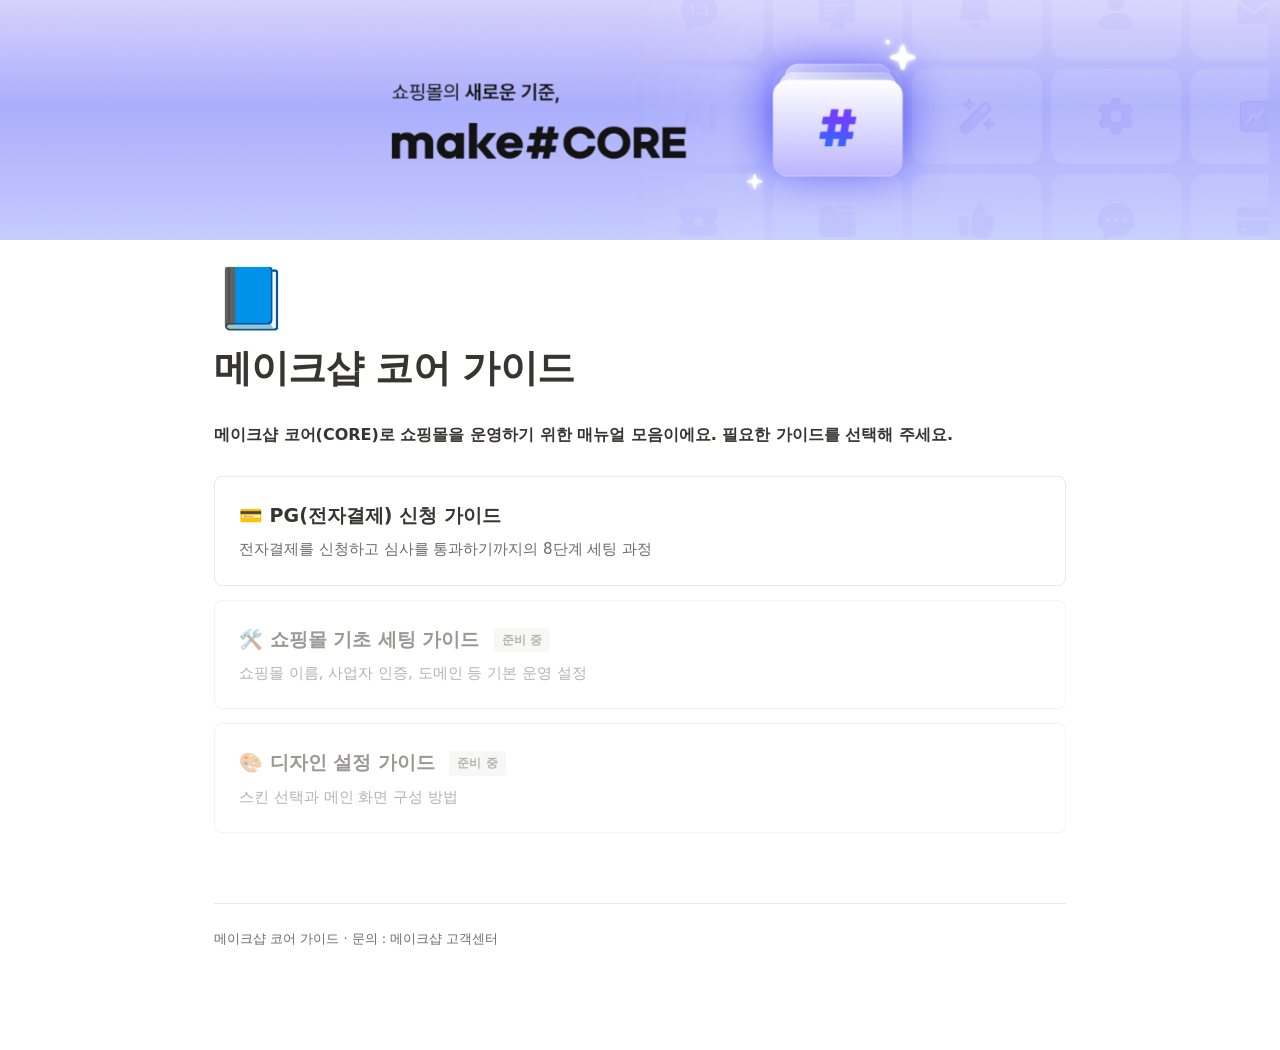
==== index.html @ 912491e8 "메이크샵 코어 가이드 초기 업로드 (노션 → 깃허브 이전) - PG(전자결제) 신청 가이드 8단계 - 화면 캡처 이미지 16장 - INDEX 페이지 및 공통 스타일  Co-Auth" ====
<!DOCTYPE html>
<html lang="ko">
<head>
<meta charset="utf-8">
<meta name="viewport" content="width=device-width, initial-scale=1">
<title>메이크샵 코어 가이드</title>
<meta name="description" content="메이크샵 코어(CORE) 쇼핑몰 운영 가이드 모음입니다.">
<link rel="stylesheet" href="assets/style.css">
</head>
<body>

<img class="cover" src="assets/cover.png" alt="">

<div class="wrap">
  <div class="page-icon">📘</div>
  <h1>메이크샵 코어 가이드</h1>
  <p class="lead">메이크샵 코어(CORE)로 쇼핑몰을 운영하기 위한 매뉴얼 모음이에요. 필요한 가이드를 선택해 주세요.</p>

  <!-- ▼▼▼ 매뉴얼 목록 ▼▼▼
       가이드를 추가할 때는 아래 <a class="card"> 블록을 복사해서
       href · 제목 · 설명만 바꿔주세요.
       아직 준비 중인 가이드는 class="card soon" 으로 두면 회색 처리됩니다. -->
  <div class="cards">

    <a class="card" href="pg/">
      <h2>💳 PG(전자결제) 신청 가이드</h2>
      <p>전자결제를 신청하고 심사를 통과하기까지의 8단계 세팅 과정</p>
    </a>

    <a class="card soon" href="#">
      <h2>🛠️ 쇼핑몰 기초 세팅 가이드 <span class="badge">준비 중</span></h2>
      <p>쇼핑몰 이름, 사업자 인증, 도메인 등 기본 운영 설정</p>
    </a>

    <a class="card soon" href="#">
      <h2>🎨 디자인 설정 가이드 <span class="badge">준비 중</span></h2>
      <p>스킨 선택과 메인 화면 구성 방법</p>
    </a>

  </div>
  <!-- ▲▲▲ 매뉴얼 목록 끝 ▲▲▲ -->

  <footer>
    메이크샵 코어 가이드 · 문의 : 메이크샵 고객센터
  </footer>
</div>

</body>
</html>
---- assets/style.css ----
/* ============================================
   메이크샵 코어 가이드 공통 스타일
   색상·간격을 바꾸려면 이 파일만 수정하세요.
   ============================================ */

:root {
  --text:        #37352f;
  --text-light:  #6b6b6b;
  --line:        #e9e9e7;
  --bg:          #ffffff;

  --yellow-bg:   #fdf3d7;
  --gray-bg:     #f1f1ef;
  --blue-bg:     #e7f3f8;
  --orange-bg:   #fbecdd;
  --red-bg:      #fbe4e4;
  --teal-bg:     #ddedea;

  --max:         900px;
}

* { box-sizing: border-box; }

html { -webkit-text-size-adjust: 100%; }

body {
  margin: 0;
  background: var(--bg);
  color: var(--text);
  font-family: Pretendard, -apple-system, BlinkMacSystemFont,
               "Apple SD Gothic Neo", "Malgun Gothic", "맑은 고딕",
               system-ui, sans-serif;
  font-size: 16px;
  line-height: 1.7;
  word-break: keep-all;
  overflow-wrap: break-word;
}

/* ---------- 레이아웃 ---------- */
.cover { width: 100%; max-height: 240px; object-fit: cover; display: block; }

.wrap { max-width: var(--max); margin: 0 auto; padding: 0 24px 100px; }

.page-icon { font-size: 60px; line-height: 1; margin: 28px 0 8px; }

h1 {
  font-size: 38px;
  font-weight: 800;
  letter-spacing: -0.02em;
  margin: 0 0 20px;
}

.lead { font-weight: 700; margin: 0 0 8px; }

/* ---------- 본문 ---------- */
h2, h2.block-color-yellow_background {
  font-size: 22px;
  font-weight: 700;
  margin: 52px 0 18px;
  padding: 10px 14px;
  border-radius: 4px;
  scroll-margin-top: 20px;
}
h2.block-color-yellow_background { background: var(--yellow-bg); }

h3 { font-size: 17px; font-weight: 700; margin: 32px 0 12px; }

p { margin: 14px 0; }

hr { border: 0; border-top: 1px solid var(--line); margin: 40px 0; }

a { color: #2f6fb3; }

ul, ol { padding-left: 24px; margin: 12px 0; }
li { margin: 6px 0; }
ul.bulleted-list { list-style: disc; }

/* ---------- 콜아웃 ---------- */
aside.callout,
.callout {
  display: flex;
  gap: 12px;
  align-items: flex-start;
  padding: 16px 18px;
  margin: 18px 0;
  border-radius: 6px;
  background: var(--gray-bg);
  white-space: normal !important;
}
/* 아이콘: 노션 export는 <span class="icon" data-emoji="⚠️"></span> 형태라
   이모지가 data-emoji 속성에만 들어있어 CSS로 꺼내 씁니다. */
.callout-icon { flex: 0 0 auto; font-size: 18px !important; line-height: 1.75; }
.callout .icon[data-emoji]::before { content: attr(data-emoji); }

.callout > div:last-child { flex: 1 1 auto; min-width: 0; }
.callout p:first-child { margin-top: 0; }
.callout p:last-child  { margin-bottom: 0; }

/* 색상은 공통 .callout 규칙보다 우선해야 하므로 함께 지정합니다. */
.callout.block-color-gray_background   { background: var(--gray-bg); }
.callout.block-color-blue_background   { background: var(--blue-bg); }
.callout.block-color-orange_background { background: var(--orange-bg); }
.callout.block-color-red_background    { background: var(--red-bg); }
.callout.block-color-teal_background   { background: var(--teal-bg); }
.callout.block-color-green_background  { background: var(--teal-bg); }

/* ---------- 이미지 ---------- */
figure { margin: 20px 0; }
figure.image img,
figure img {
  width: 100%;
  height: auto;
  border: 1px solid var(--line);
  border-radius: 6px;
  display: block;
}
figure a { display: block; }

/* 2단 배치 */
.column-list { display: flex; gap: 16px; flex-wrap: wrap; }
.column { flex: 1 1 260px; min-width: 0; }

/* ---------- 북마크(링크 카드) ---------- */
.bookmark.source {
  display: block;
  border: 1px solid var(--line);
  border-radius: 6px;
  padding: 14px 16px;
  margin: 16px 0;
  text-decoration: none;
  color: var(--text);
  transition: background .15s;
}
.bookmark.source:hover { background: #fafafa; }
.bookmark-title { font-weight: 600; margin-bottom: 4px; }
.bookmark-description { font-size: 14px; color: var(--text-light); }
.bookmark-href { font-size: 12px; color: var(--text-light); word-break: break-all; }

/* ---------- INDEX 페이지 ---------- */
.cards { display: grid; gap: 14px; margin-top: 28px; }

.card {
  display: block;
  border: 1px solid var(--line);
  border-radius: 8px;
  padding: 22px 24px;
  text-decoration: none;
  color: inherit;
  transition: box-shadow .15s, transform .15s;
}
.card:hover { box-shadow: 0 2px 12px rgba(0,0,0,.08); transform: translateY(-1px); }
.card h2 {
  background: none; padding: 0; margin: 0 0 6px;
  font-size: 19px;
}
.card p { margin: 0; color: var(--text-light); font-size: 15px; }

.card.soon { opacity: .5; pointer-events: none; }
.badge {
  display: inline-block; font-size: 12px; font-weight: 600;
  background: var(--gray-bg); color: var(--text-light);
  border-radius: 4px; padding: 2px 8px; margin-left: 8px; vertical-align: 2px;
}

.back {
  display: inline-block; margin: 24px 0 0;
  font-size: 14px; color: var(--text-light); text-decoration: none;
}
.back:hover { color: var(--text); }

footer {
  margin-top: 70px; padding-top: 24px;
  border-top: 1px solid var(--line);
  font-size: 13px; color: var(--text-light);
}

/* ---------- 모바일 ---------- */
@media (max-width: 640px) {
  body { font-size: 15px; }
  .wrap { padding: 0 18px 70px; }
  h1 { font-size: 28px; }
  h2, h2.block-color-yellow_background { font-size: 19px; margin-top: 40px; }
  .page-icon { font-size: 46px; }
  .column-list { display: block; }
  .column { margin-bottom: 14px; }
}

/* ---------- 인쇄 ---------- */
@media print {
  .cover, .back, footer { display: none; }
  h2, h2.block-color-yellow_background { break-after: avoid; }
  figure, .callout { break-inside: avoid; }
}
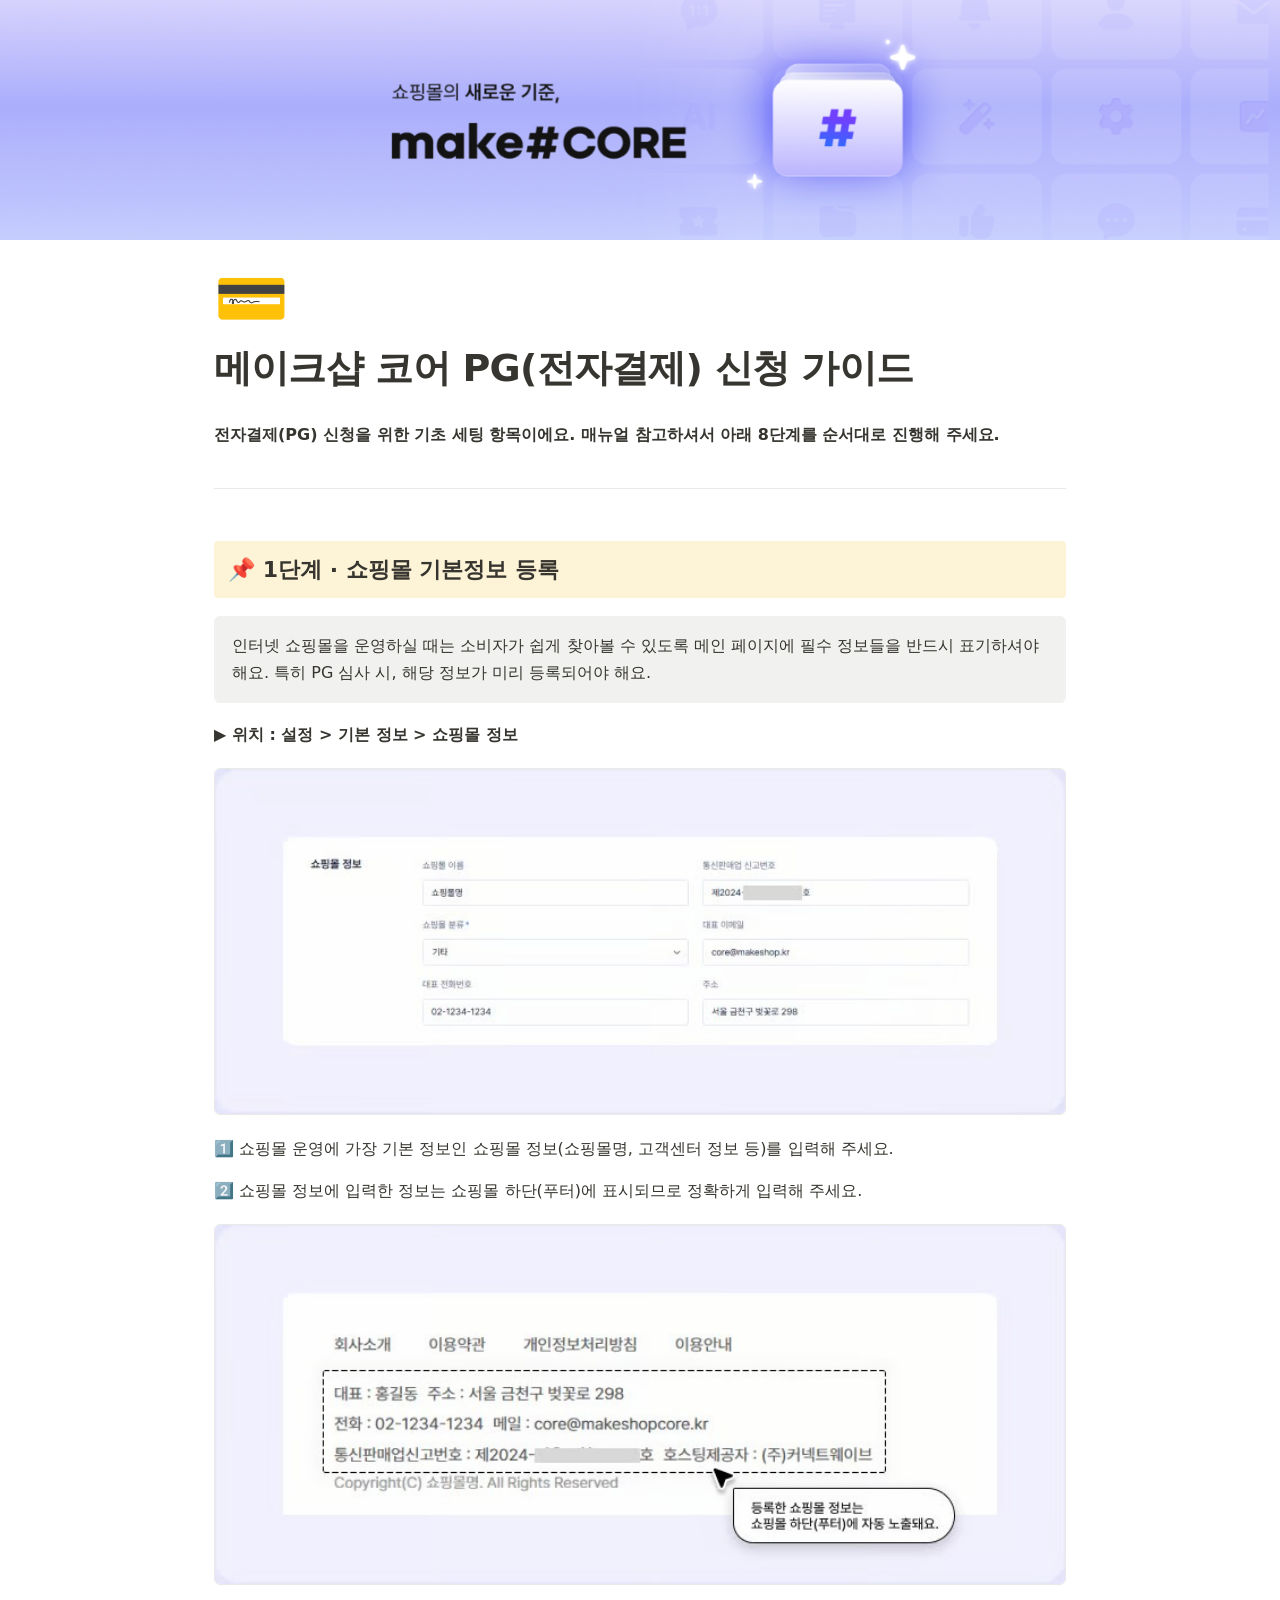
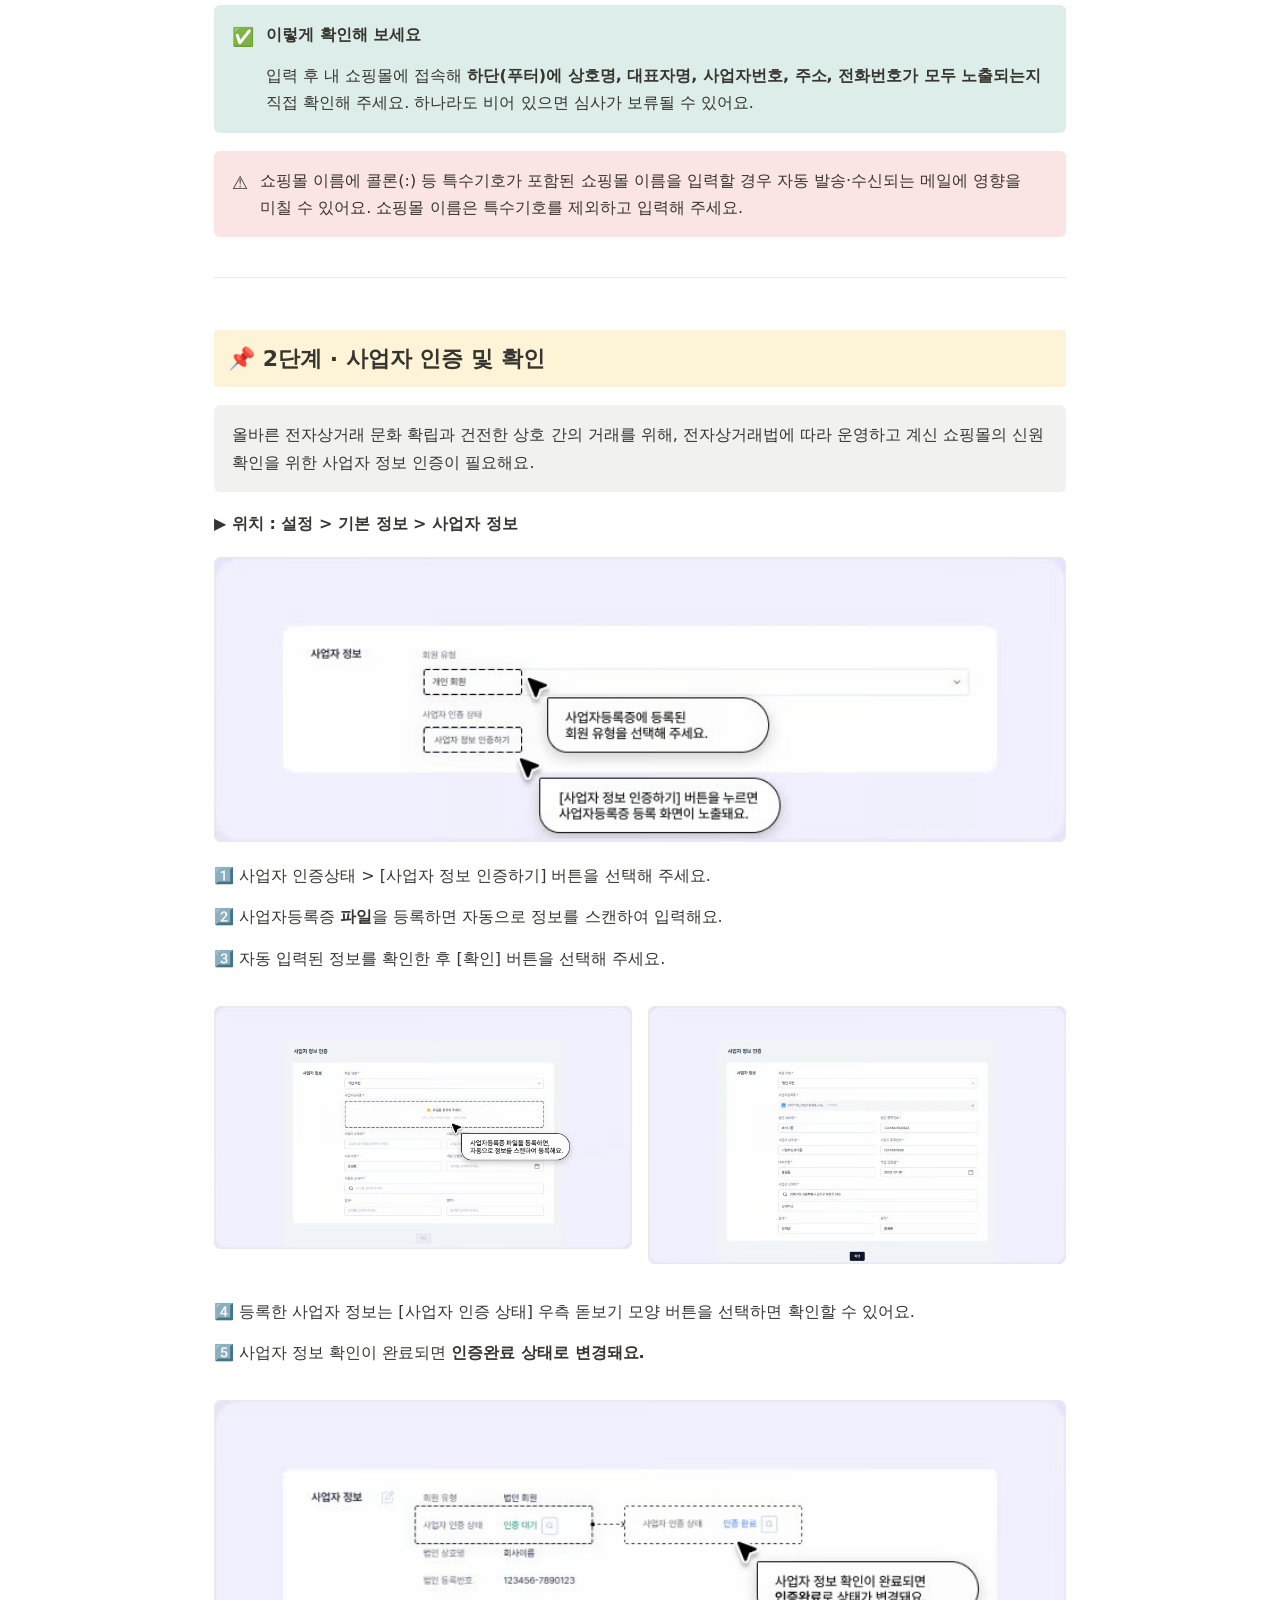
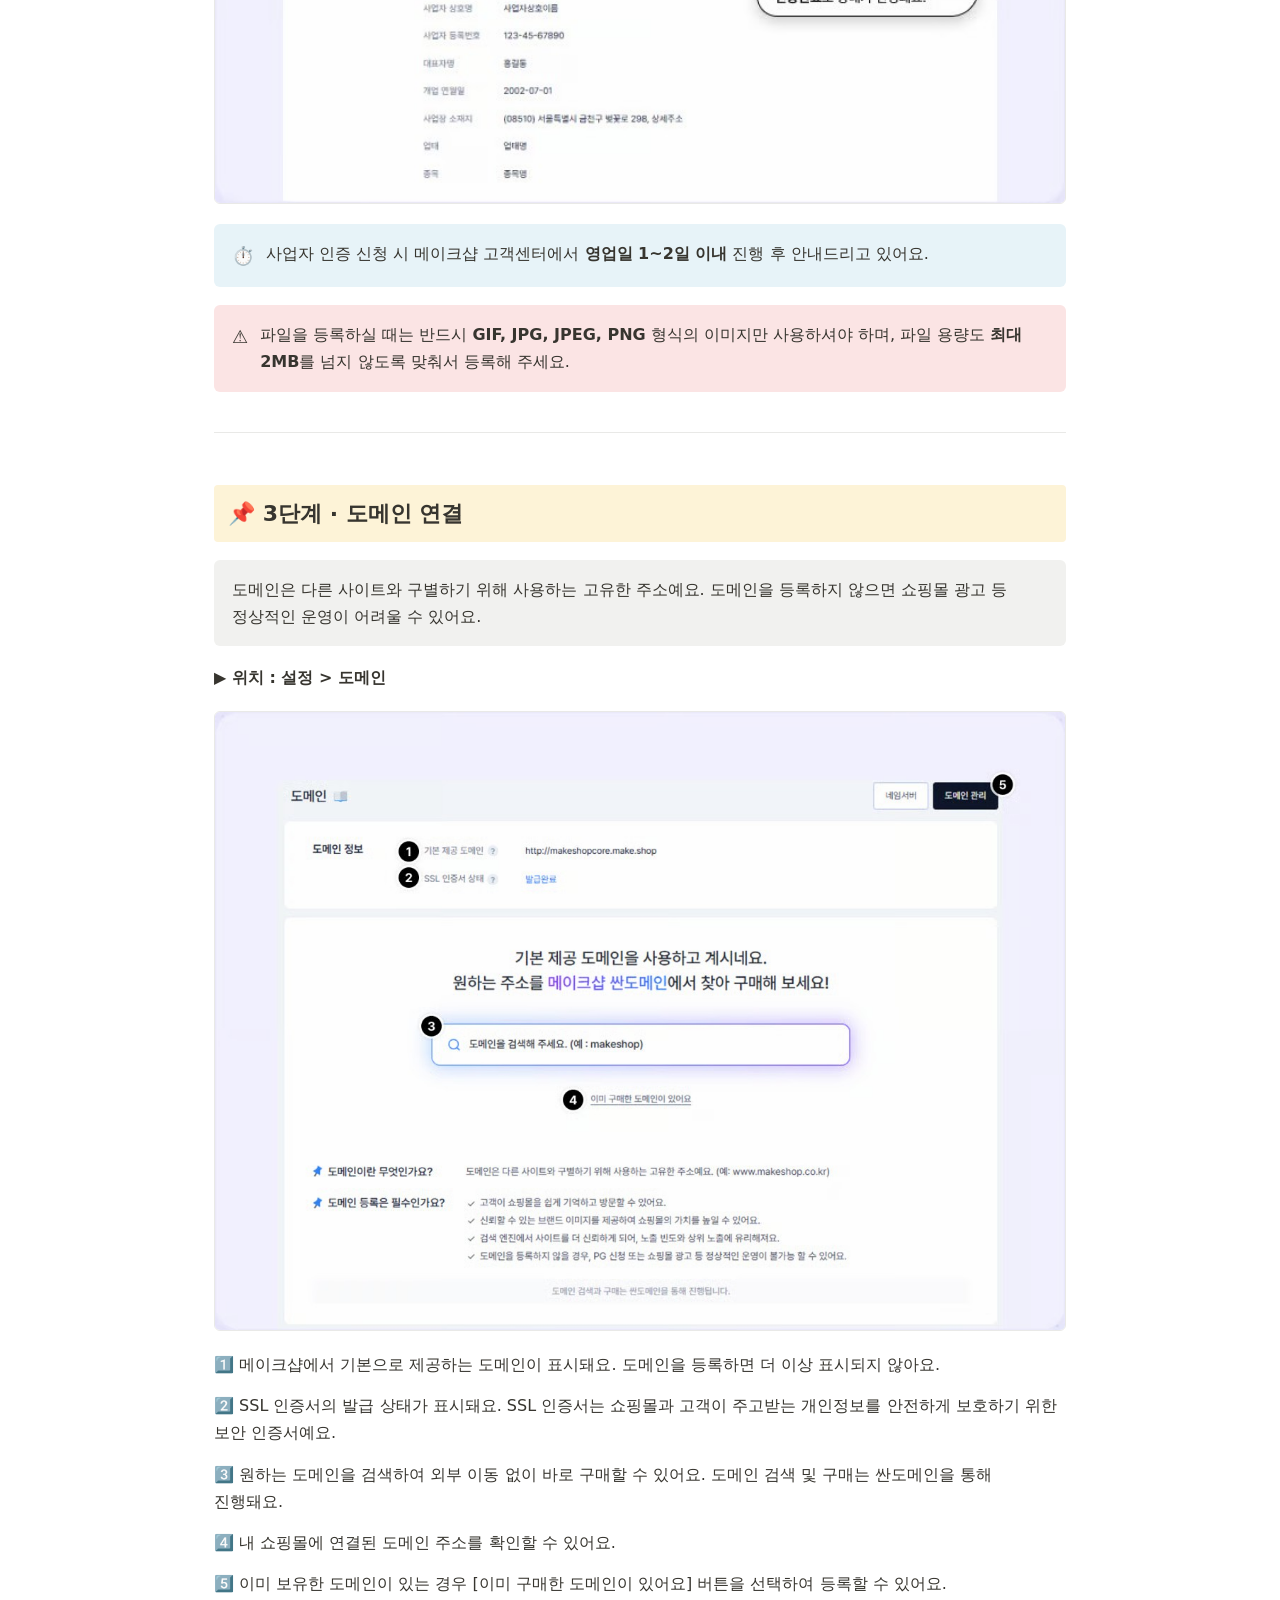
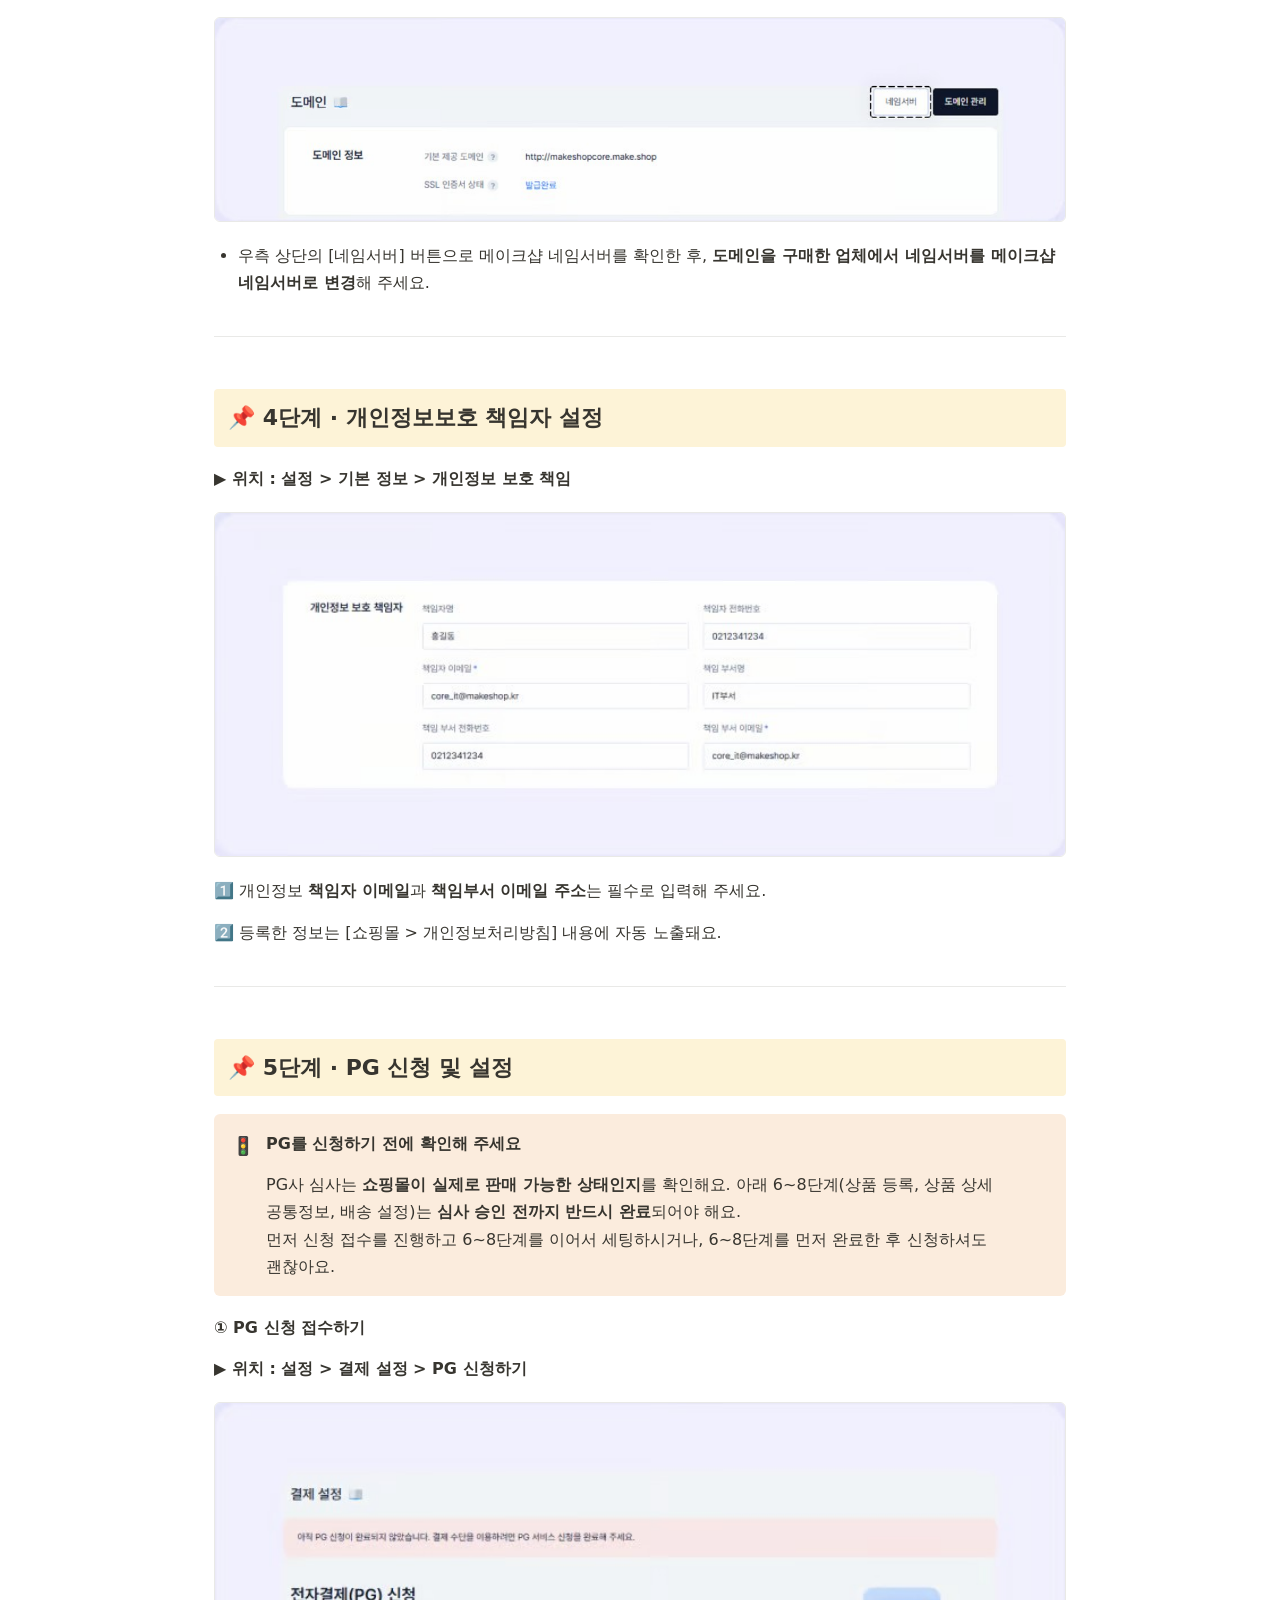
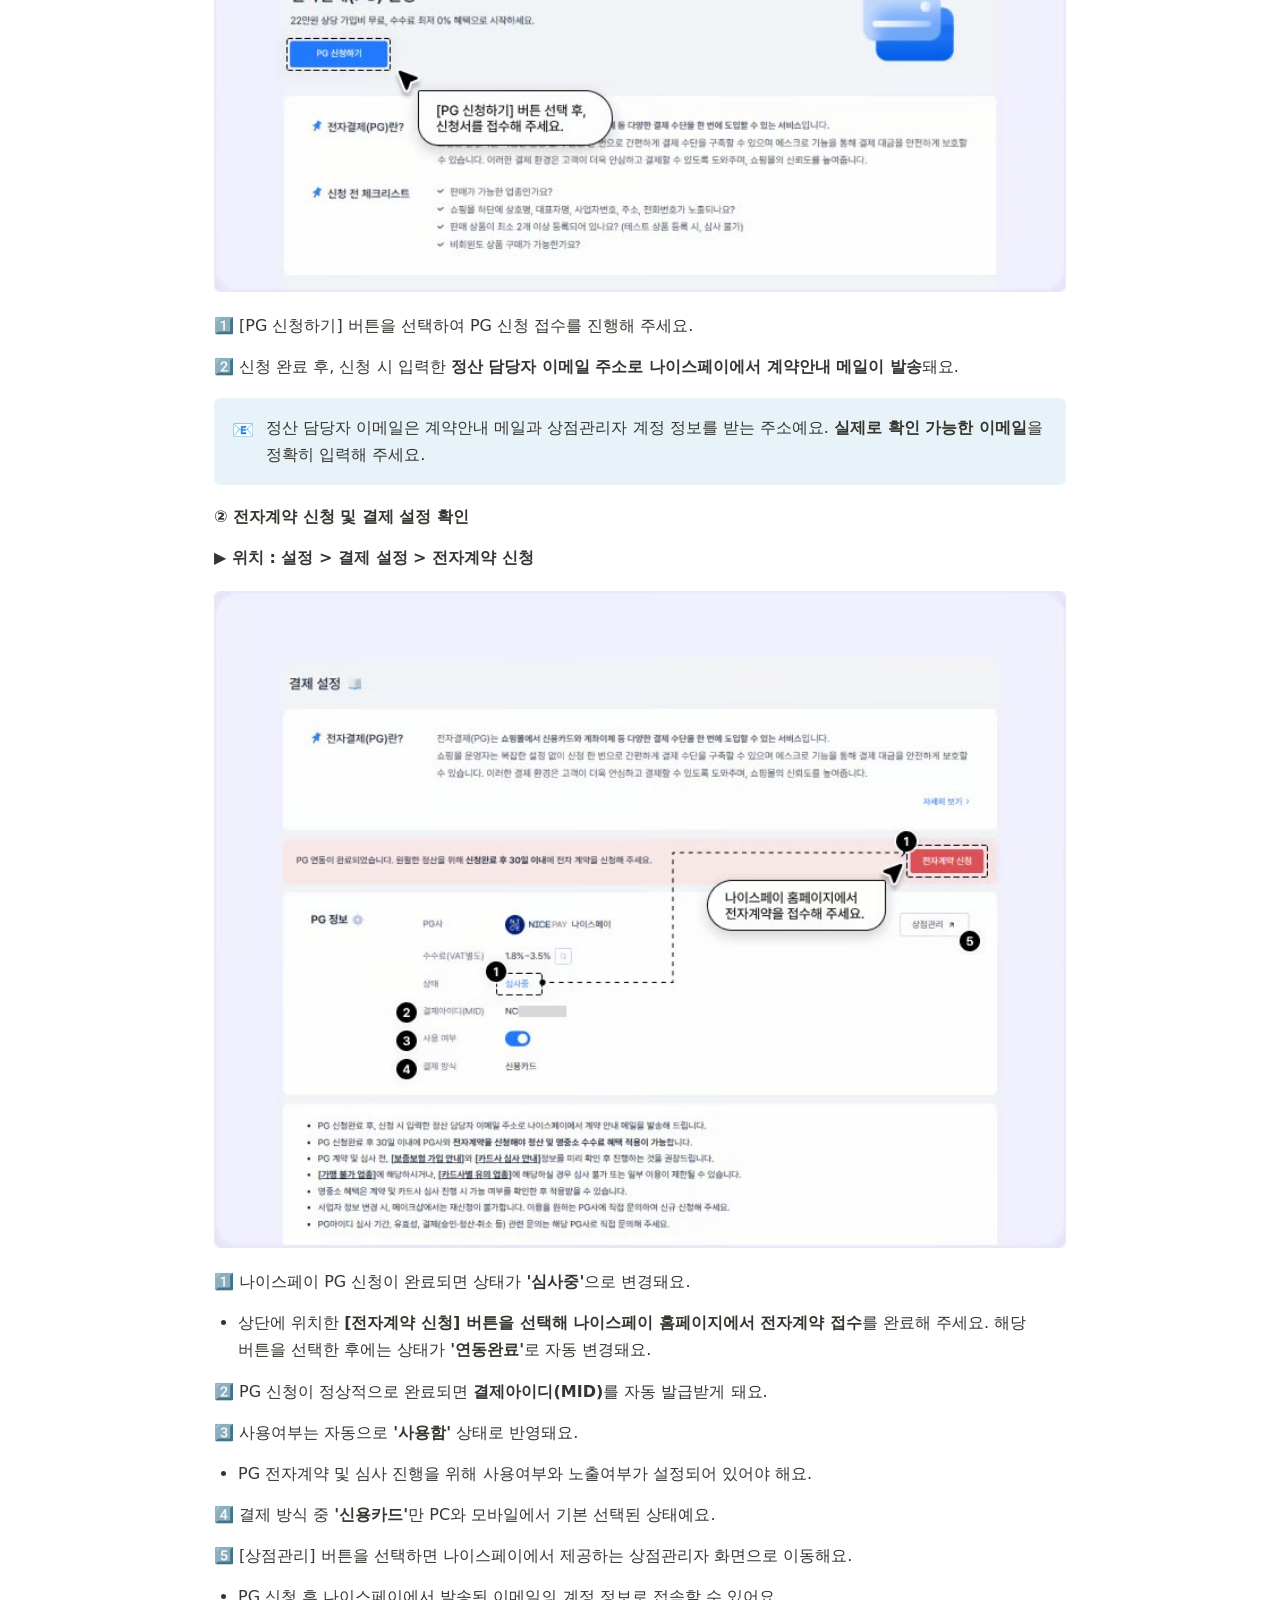
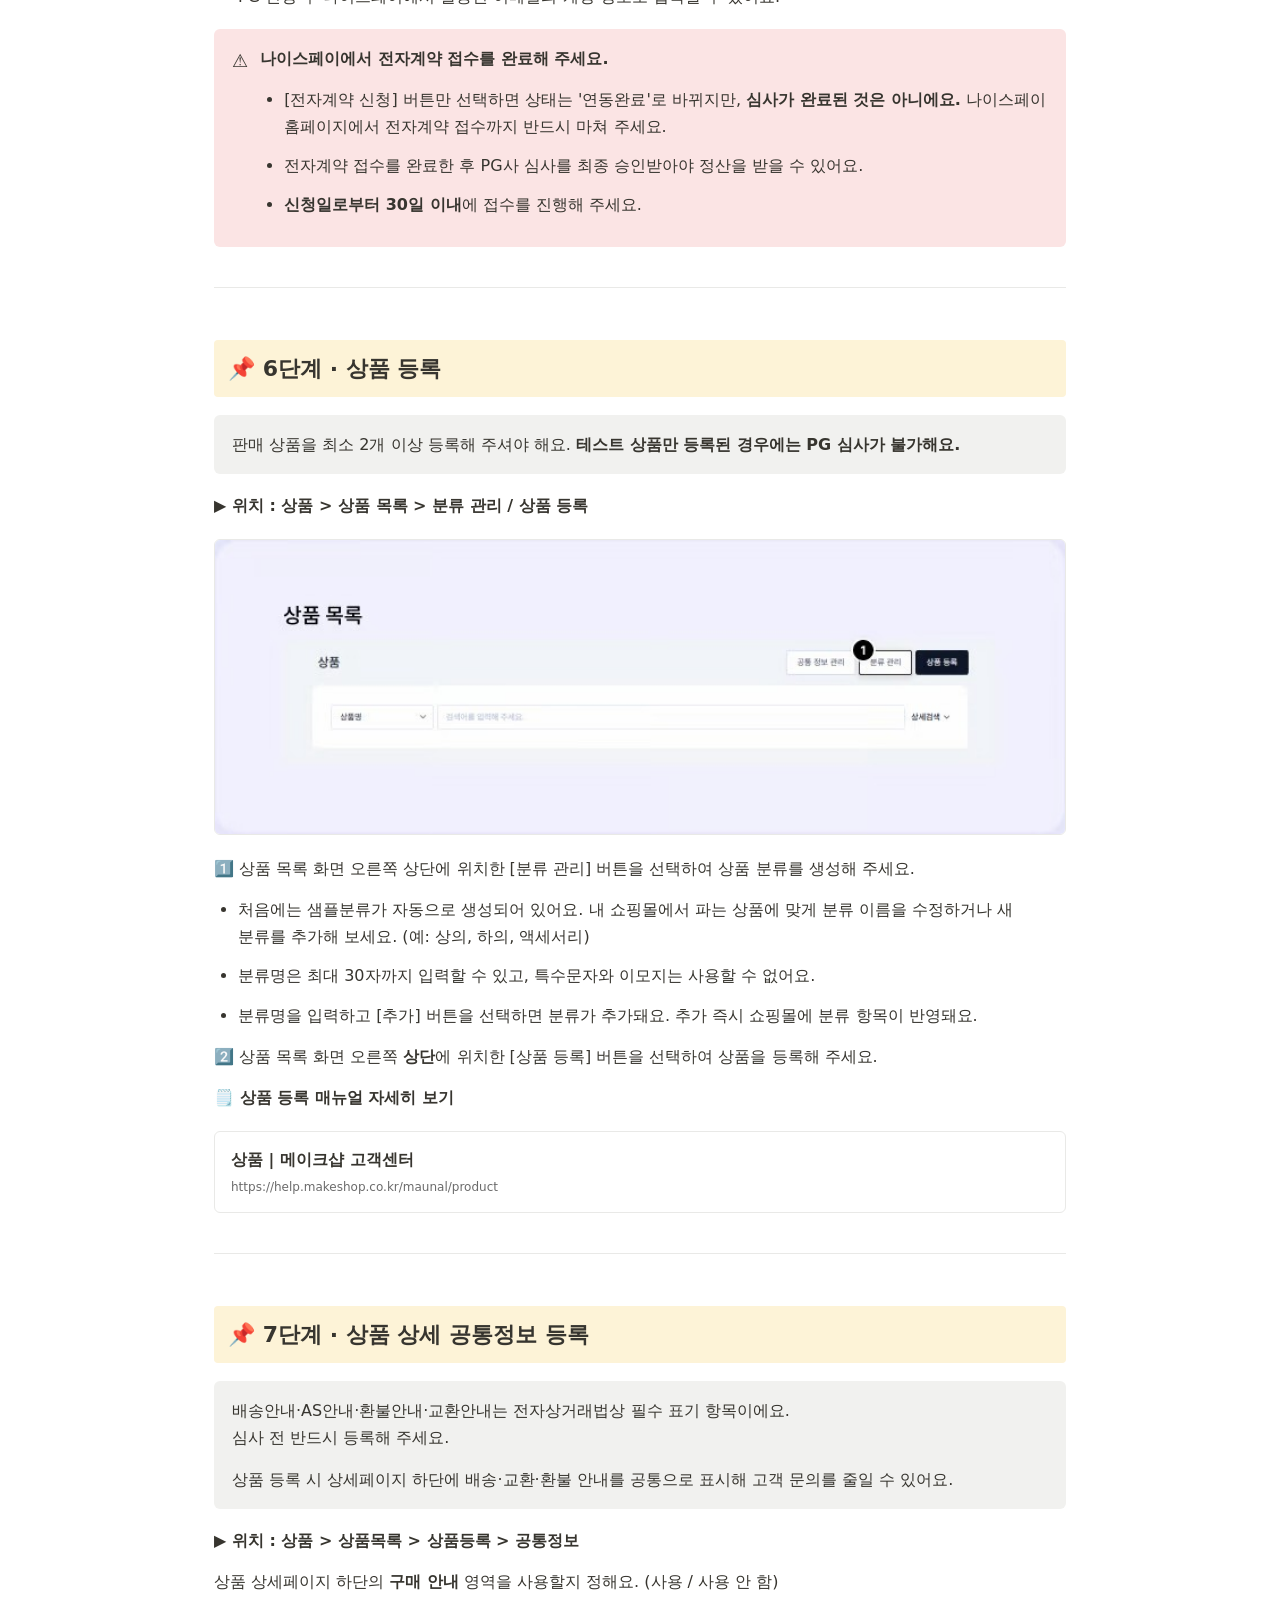
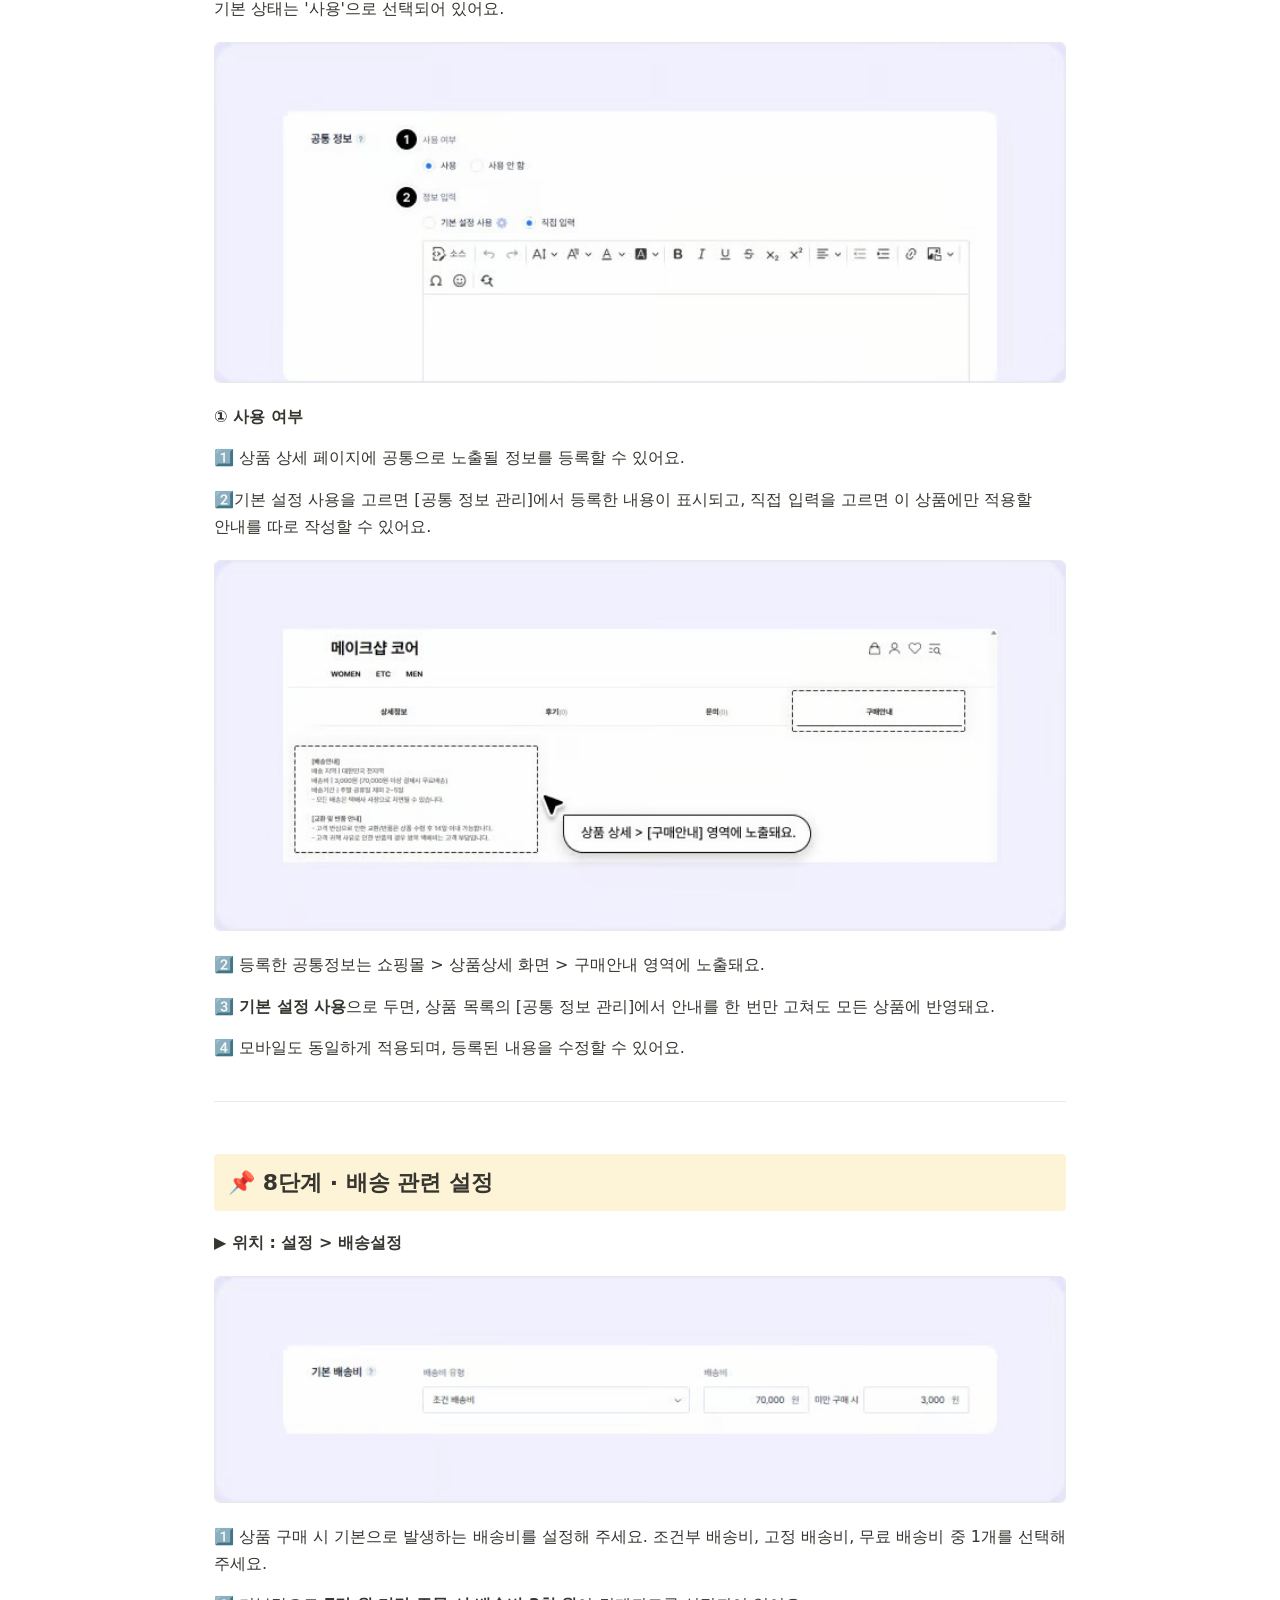
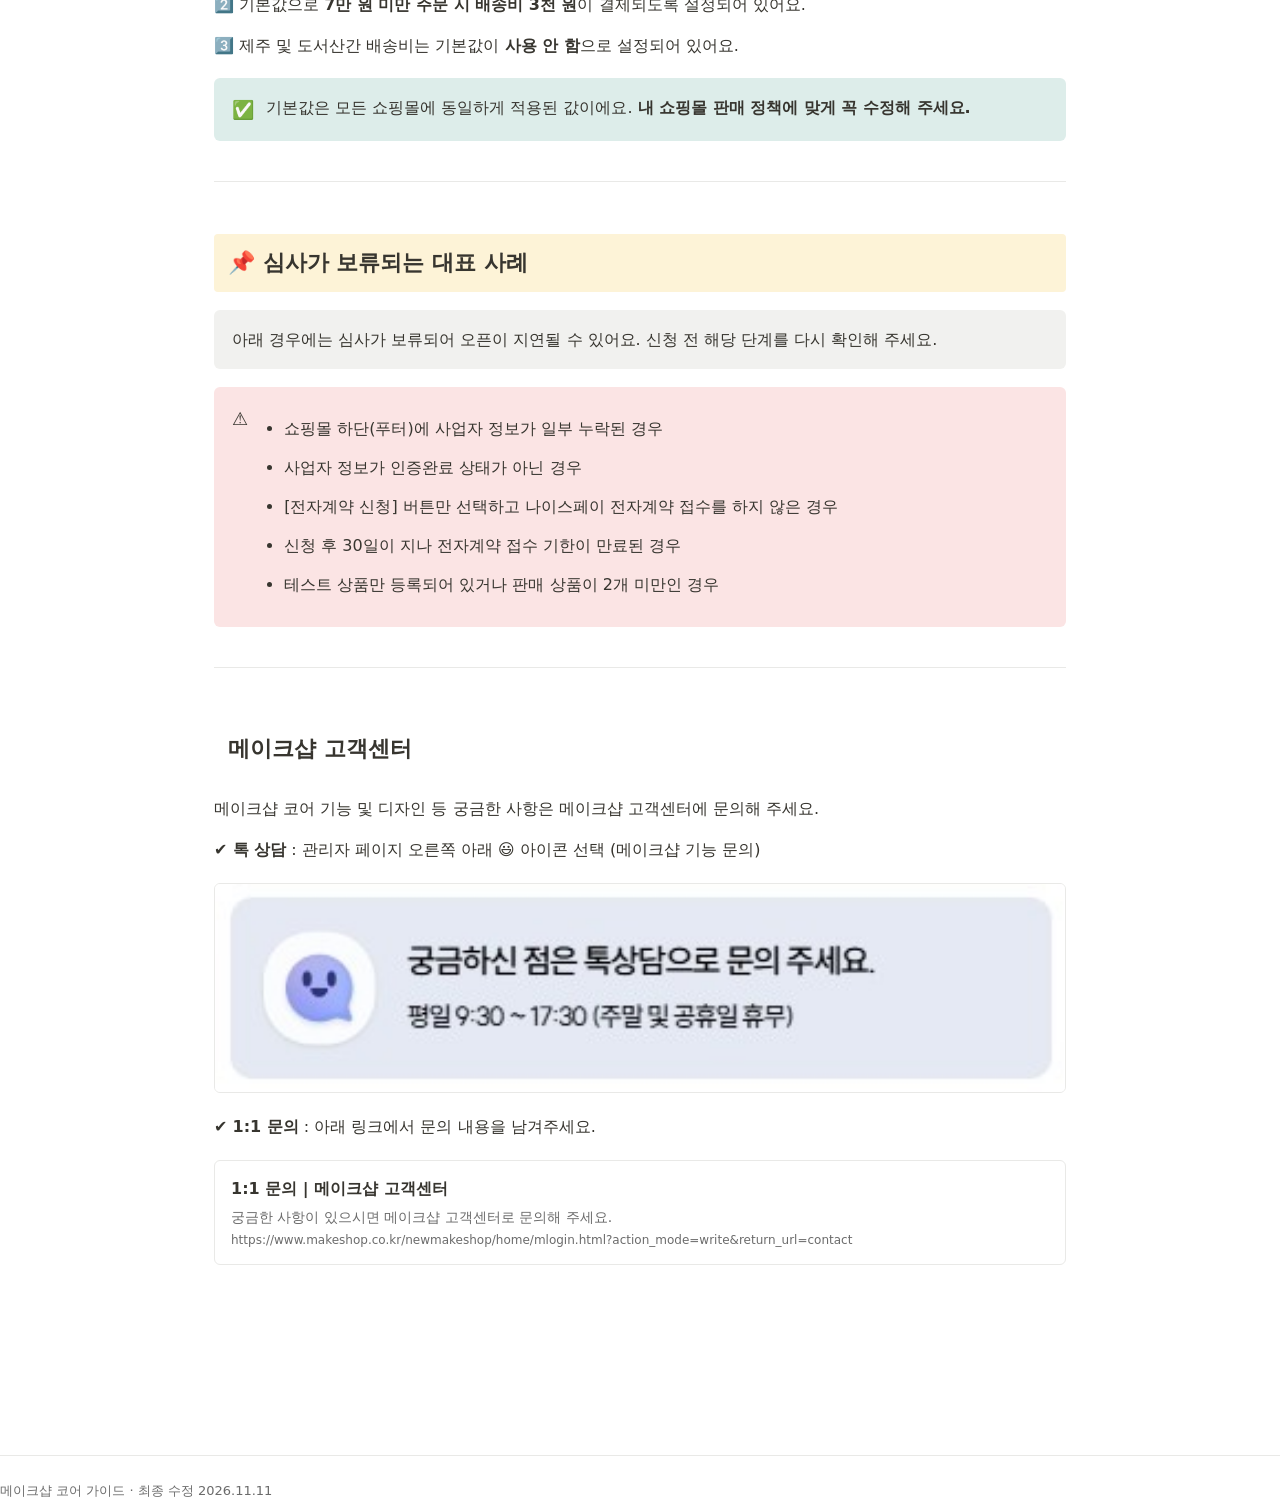
==== commit f4560da6: "PG 가이드를 최상위 index로 변경, 준비 중 목록 제거 - /pg/index.html → /index.html (사이트 접속 시 바로 PG 가이드) - 기초 세팅·디자인 가이" ====
--- a/index.html
+++ b/index.html
@@ -3,8 +3,8 @@
 <head>
 <meta charset="utf-8">
 <meta name="viewport" content="width=device-width, initial-scale=1">
-<title>메이크샵 코어 가이드</title>
-<meta name="description" content="메이크샵 코어(CORE) 쇼핑몰 운영 가이드 모음입니다.">
+<title>메이크샵 코어 PG(전자결제) 신청 가이드</title>
+<meta name="description" content="메이크샵 코어(CORE)에서 전자결제(PG)를 신청하고 심사를 통과하기까지의 과정을 안내합니다.">
 <link rel="stylesheet" href="assets/style.css">
 </head>
 <body>
@@ -12,36 +12,16 @@
 <img class="cover" src="assets/cover.png" alt="">
 
 <div class="wrap">
-  <div class="page-icon">📘</div>
-  <h1>메이크샵 코어 가이드</h1>
-  <p class="lead">메이크샵 코어(CORE)로 쇼핑몰을 운영하기 위한 매뉴얼 모음이에요. 필요한 가이드를 선택해 주세요.</p>
+  <div class="page-icon">💳</div>
+  <h1>메이크샵 코어 PG(전자결제) 신청 가이드</h1>
 
-  <!-- ▼▼▼ 매뉴얼 목록 ▼▼▼
-       가이드를 추가할 때는 아래 <a class="card"> 블록을 복사해서
-       href · 제목 · 설명만 바꿔주세요.
-       아직 준비 중인 가이드는 class="card soon" 으로 두면 회색 처리됩니다. -->
-  <div class="cards">
-
-    <a class="card" href="pg/">
-      <h2>💳 PG(전자결제) 신청 가이드</h2>
-      <p>전자결제를 신청하고 심사를 통과하기까지의 8단계 세팅 과정</p>
-    </a>
-
-    <a class="card soon" href="#">
-      <h2>🛠️ 쇼핑몰 기초 세팅 가이드 <span class="badge">준비 중</span></h2>
-      <p>쇼핑몰 이름, 사업자 인증, 도메인 등 기본 운영 설정</p>
-    </a>
-
-    <a class="card soon" href="#">
-      <h2>🎨 디자인 설정 가이드 <span class="badge">준비 중</span></h2>
-      <p>스킨 선택과 메인 화면 구성 방법</p>
-    </a>
-
-  </div>
-  <!-- ▲▲▲ 매뉴얼 목록 끝 ▲▲▲ -->
+<!-- ▼▼▼ 본문 시작 ▼▼▼ -->
+<p><strong>전자결제(PG) 신청을 위한 기초 세팅 항목이에요. 매뉴얼 참고하셔서 아래 8단계를 순서대로 진행해 주세요.</strong></p><hr/><h2 class="block-color-yellow_background">📌 1단계 · 쇼핑몰 기본정보 등록</h2><aside class="block-color-gray_background callout"><div><p>인터넷 쇼핑몰을 운영하실 때는 소비자가 쉽게 찾아볼 수 있도록 메인 페이지에 필수 정보들을 반드시 표기하셔야 해요. 특히 PG 심사 시, 해당 정보가 미리 등록되어야 해요.</p></div></aside><p><strong>▶ 위치 : 설정 &gt; 기본 정보 &gt; 쇼핑몰 정보</strong></p><figure class="image"><a href="images/image_(2).jpg"><img src="images/image_(2).jpg"/></a></figure><p>1️⃣ 쇼핑몰 운영에 가장 기본 정보인 쇼핑몰 정보(쇼핑몰명, 고객센터 정보 등)를 입력해 주세요.</p><p>2️⃣ 쇼핑몰 정보에 입력한 정보는 쇼핑몰 하단(푸터)에 표시되므로 정확하게 입력해 주세요.</p><figure class="image"><a href="images/image_(1).jpg"><img src="images/image_(1).jpg"/></a></figure><aside class="block-color-teal_background callout"><div class="callout-icon"><span class="icon" data-emoji="✅"></span></div><div><p><strong>이렇게 확인해 보세요</strong></p><p>입력 후 내 쇼핑몰에 접속해 <strong>하단(푸터)에 상호명, 대표자명, 사업자번호, 주소, 전화번호가 모두 노출되는지</strong> 직접 확인해 주세요. 하나라도 비어 있으면 심사가 보류될 수 있어요.</p></div></aside><aside class="block-color-red_background callout"><div class="callout-icon"><span class="icon" data-emoji="⚠️"></span></div><div><p>쇼핑몰 이름에 콜론(:) 등 특수기호가 포함된 쇼핑몰 이름을 입력할 경우 자동 발송·수신되는 메일에 영향을 미칠 수 있어요. 쇼핑몰 이름은 특수기호를 제외하고 입력해 주세요.</p></div></aside><hr/><h2 class="block-color-yellow_background">📌 2단계 · 사업자 인증 및 확인</h2><aside class="block-color-gray_background callout"><div><p>올바른 전자상거래 문화 확립과 건전한 상호 간의 거래를 위해, 전자상거래법에 따라 운영하고 계신 쇼핑몰의 신원 확인을 위한 사업자 정보 인증이 필요해요.</p></div></aside><p><strong>▶ 위치 : 설정 &gt; 기본 정보 &gt; 사업자 정보</strong></p><figure class="image"><a href="images/image_(3).jpg"><img src="images/image_(3).jpg"/></a></figure><p>1️⃣ 사업자 인증상태 &gt; [사업자 정보 인증하기] 버튼을 선택해 주세요.</p><p>2️⃣ 사업자등록증 <strong>파일</strong>을 등록하면 자동으로 정보를 스캔하여 입력해요.</p><p>3️⃣ 자동 입력된 정보를 확인한 후 [확인] 버튼을 선택해 주세요.</p><div class="column-list"><div style="width:50%" class="column"><figure class="image"><a href="images/image_(4).jpg"><img src="images/image_(4).jpg"/></a></figure></div><div style="width:50%" class="column"><figure class="image"><a href="images/image_(5).jpg"><img src="images/image_(5).jpg"/></a></figure></div></div><p>4️⃣ 등록한 사업자 정보는 [사업자 인증 상태] 우측 돋보기 모양 버튼을 선택하면 확인할 수 있어요.</p><p>5️⃣ 사업자 정보 확인이 완료되면 <strong>인증완료 상태로 변경돼요.</strong></p><div class="column-list"><div style="width:50%" class="column"></div><div style="width:50%" class="column"></div></div><figure class="image"><a href="images/image_(6).jpg"><img src="images/image_(6).jpg"/></a></figure><aside class="block-color-blue_background callout"><div class="callout-icon"><span class="icon" data-emoji="⏱️"></span></div><div><p>사업자 인증 신청 시 메이크샵 고객센터에서 <strong>영업일 1~2일 이내</strong> 진행 후 안내드리고 있어요.</p></div></aside><aside class="block-color-red_background callout"><div class="callout-icon"><span class="icon" data-emoji="⚠️"></span></div><div><p>파일을 등록하실 때는 반드시 <strong>GIF, JPG, JPEG, PNG</strong> 형식의 이미지만 사용하셔야 하며, 파일 용량도 <strong>최대 2MB</strong>를 넘지 않도록 맞춰서 등록해 주세요.</p></div></aside><hr/><h2 class="block-color-yellow_background">📌 3단계 · 도메인 연결</h2><aside class="block-color-gray_background callout"><div><p>도메인은 다른 사이트와 구별하기 위해 사용하는 고유한 주소예요. 도메인을 등록하지 않으면 쇼핑몰 광고 등 정상적인 운영이 어려울 수 있어요.</p></div></aside><p><strong>▶ 위치 : 설정 &gt; 도메인</strong></p><figure class="image"><a href="images/image_(8).jpg"><img src="images/image_(8).jpg"/></a></figure><p>1️⃣ 메이크샵에서 기본으로 제공하는 도메인이 표시돼요. 도메인을 등록하면 더 이상 표시되지 않아요.</p><p>2️⃣ SSL 인증서의 발급 상태가 표시돼요. SSL 인증서는 쇼핑몰과 고객이 주고받는 개인정보를 안전하게 보호하기 위한 보안 인증서예요.</p><p>3️⃣ 원하는 도메인을 검색하여 외부 이동 없이 바로 구매할 수 있어요. 도메인 검색 및 구매는 싼도메인을 통해 진행돼요.</p><p>4️⃣ 내 쇼핑몰에 연결된 도메인 주소를 확인할 수 있어요.</p><p>5️⃣ 이미 보유한 도메인이 있는 경우 [이미 구매한 도메인이 있어요] 버튼을 선택하여 등록할 수 있어요.</p><figure class="image"><a href="images/image_(9).jpg"><img src="images/image_(9).jpg"/></a></figure><ul class="bulleted-list"><li style="list-style-type:disc">우측 상단의 [네임서버] 버튼으로 메이크샵 네임서버를 확인한 후, <strong>도메인을 구매한 업체에서 네임서버를 메이크샵 네임서버로 변경</strong>해 주세요.</li></ul><hr/><h2 class="block-color-yellow_background">📌 4단계 · 개인정보보호 책임자 설정</h2><p><strong>▶ 위치 : 설정 &gt; 기본 정보 &gt; 개인정보 보호 책임</strong></p><figure class="image"><a href="images/image_(7).jpg"><img src="images/image_(7).jpg"/></a></figure><p>1️⃣ 개인정보 <strong>책임자 이메일</strong>과 <strong>책임부서 이메일 주소</strong>는 필수로 입력해 주세요.</p><p>2️⃣ 등록한 정보는 [쇼핑몰 &gt; 개인정보처리방침] 내용에 자동 노출돼요.</p><hr/><h2 class="block-color-yellow_background">📌 5단계 · PG 신청 및 설정</h2><aside class="block-color-orange_background callout"><div class="callout-icon"><span class="icon" data-emoji="🚦"></span></div><div><p><strong>PG를 신청하기 전에 확인해 주세요</strong></p><p>PG사 심사는 <strong>쇼핑몰이 실제로 판매 가능한 상태인지</strong>를 확인해요. 아래 6~8단계(상품 등록, 상품 상세 공통정보, 배송 설정)는 <strong>심사 승인 전까지 반드시 완료</strong>되어야 해요.<br/>먼저 신청 접수를 진행하고 6~8단계를 이어서 세팅하시거나, 6~8단계를 먼저 완료한 후 신청하셔도 괜찮아요.</p></div></aside><p><strong>① PG 신청 접수하기</strong></p><p><strong>▶ 위치 : 설정 &gt; 결제 설정 &gt; PG 신청하기</strong></p><figure class="image"><a href="images/image_(11).jpg"><img src="images/image_(11).jpg"/></a></figure><p>1️⃣ [PG 신청하기] 버튼을 선택하여 PG 신청 접수를 진행해 주세요.</p><p>2️⃣ 신청 완료 후, 신청 시 입력한 <strong>정산 담당자 이메일 주소로 나이스페이에서 계약안내 메일이 발송</strong>돼요.</p><aside class="block-color-blue_background callout"><div class="callout-icon"><span class="icon" data-emoji="📧"></span></div><div><p>정산 담당자 이메일은 계약안내 메일과 상점관리자 계정 정보를 받는 주소예요. <strong>실제로 확인 가능한 이메일</strong>을 정확히 입력해 주세요.</p></div></aside><p>
+</p><p><strong>② 전자계약 신청 및 결제 설정 확인</strong></p><p><strong>▶ 위치 : 설정 &gt; 결제 설정 &gt; 전자계약 신청</strong></p><figure class="image"><a href="images/image_(12).jpg"><img src="images/image_(12).jpg"/></a></figure><p>1️⃣ 나이스페이 PG 신청이 완료되면 상태가 <strong>&#x27;심사중&#x27;</strong>으로 변경돼요.</p><ul class="bulleted-list"><li style="list-style-type:disc">상단에 위치한 <strong>[전자계약 신청] 버튼을 선택해 나이스페이 홈페이지에서 전자계약 접수</strong>를 완료해 주세요. 해당 버튼을 선택한 후에는 상태가 <strong>&#x27;연동완료&#x27;</strong>로 자동 변경돼요.</li></ul><p>2️⃣ PG 신청이 정상적으로 완료되면 <strong>결제아이디(MID)</strong>를 자동 발급받게 돼요.</p><p>3️⃣ 사용여부는 자동으로 <strong>&#x27;사용함&#x27;</strong> 상태로 반영돼요.</p><ul class="bulleted-list"><li style="list-style-type:disc">PG 전자계약 및 심사 진행을 위해 사용여부와 노출여부가 설정되어 있어야 해요.</li></ul><p>4️⃣ 결제 방식 중 <strong>&#x27;신용카드&#x27;</strong>만 PC와 모바일에서 기본 선택된 상태예요.</p><p>5️⃣ [상점관리] 버튼을 선택하면 나이스페이에서 제공하는 상점관리자 화면으로 이동해요.</p><ul class="bulleted-list"><li style="list-style-type:disc">PG 신청 후 나이스페이에서 발송된 이메일의 계정 정보로 접속할 수 있어요.</li></ul><aside class="block-color-red_background callout"><div class="callout-icon"><span class="icon" data-emoji="⚠️"></span></div><div><p><strong>나이스페이에서 전자계약 접수를 완료해 주세요.</strong></p><ul class="bulleted-list"><li style="list-style-type:disc">[전자계약 신청] 버튼만 선택하면 상태는 &#x27;연동완료&#x27;로 바뀌지만, <strong>심사가 완료된 것은 아니에요.</strong> 나이스페이 홈페이지에서 전자계약 접수까지 반드시 마쳐 주세요.</li></ul><ul class="bulleted-list"><li style="list-style-type:disc">전자계약 접수를 완료한 후 PG사 심사를 최종 승인받아야 정산을 받을 수 있어요.</li></ul><ul class="bulleted-list"><li style="list-style-type:disc"><strong>신청일로부터 30일 이내</strong>에 접수를 진행해 주세요.</li></ul></div></aside><hr/><h2 class="block-color-yellow_background">📌 6단계 · 상품 등록</h2><aside class="block-color-gray_background callout"><div><p>판매 상품을 최소 2개 이상 등록해 주셔야 해요. <strong>테스트 상품만 등록된 경우에는 PG 심사가 불가해요.</strong></p></div></aside><p><strong>▶ 위치 : 상품 &gt; 상품 목록 &gt; 분류 관리 / 상품 등록</strong></p><figure class="image"><a href="images/image_(14).jpg"><img src="images/image_(14).jpg"/></a></figure><p>1️⃣ 상품 목록 화면 오른쪽 상단에 위치한 [분류 관리] 버튼을 선택하여 상품 분류를 생성해 주세요.</p><ul class="bulleted-list"><li style="list-style-type:disc">처음에는 샘플분류가 자동으로 생성되어 있어요. 내 쇼핑몰에서 파는 상품에 맞게 분류 이름을 수정하거나 새 분류를 추가해 보세요. (예: 상의, 하의, 액세서리)</li></ul><ul class="bulleted-list"><li style="list-style-type:disc">분류명은 최대 30자까지 입력할 수 있고, 특수문자와 이모지는 사용할 수 없어요.</li></ul><ul class="bulleted-list"><li style="list-style-type:disc">분류명을 입력하고 [추가] 버튼을 선택하면 분류가 추가돼요. 추가 즉시 쇼핑몰에 분류 항목이 반영돼요.</li></ul><p>2️⃣ 상품 목록 화면 오른쪽 <strong>상단</strong>에 위치한 [상품 등록] 버튼을 선택하여 상품을 등록해 주세요.</p><p><strong>🗒️ 상품 등록 매뉴얼 자세히 보기</strong></p><figure><a href="https://help.makeshop.co.kr/maunal/product" class="bookmark source"><div class="bookmark-info"><div class="bookmark-text"><div class="bookmark-title">상품 | 메이크샵 고객센터</div></div><div class="bookmark-href">https://help.makeshop.co.kr/maunal/product</div></div></a></figure><hr/><h2 class="block-color-yellow_background">📌 7단계 · 상품 상세 공통정보 등록</h2><aside class="block-color-gray_background callout"><div><p>배송안내·AS안내·환불안내·교환안내는 전자상거래법상 필수 표기 항목이에요. <br/>심사 전 반드시 등록해 주세요.</p><p>상품 등록 시 상세페이지 하단에 배송·교환·환불 안내를 공통으로 표시해 고객 문의를 줄일 수 있어요. </p></div></aside><p><strong>▶ 위치 : 상품 &gt; 상품목록 &gt; 상품등록 &gt; 공통정보 </strong></p><p>상품 상세페이지 하단의 <strong>구매 안내</strong> 영역을 사용할지 정해요. (사용 / 사용 안 함)<br/>기본 상태는 &#x27;사용&#x27;으로 선택되어 있어요.</p><figure class="image"><a href="images/image_(15).jpg"><img src="images/image_(15).jpg"/></a></figure><p><strong>① 사용 여부</strong></p><p>1️⃣ 상품 상세 페이지에 공통으로 노출될 정보를 등록할 수 있어요.</p><p>2️⃣기본 설정 사용을 고르면 [공통 정보 관리]에서 등록한 내용이 표시되고, 직접 입력을 고르면 이 상품에만 적용할 안내를 따로 작성할 수 있어요.</p><figure class="image"><a href="images/image_(16).jpg"><img src="images/image_(16).jpg"/></a></figure><p>2️⃣ 등록한 공통정보는 쇼핑몰 &gt; 상품상세 화면 &gt;  구매안내 영역에 노출돼요.</p><p>3️⃣ <strong>기본 설정 사용</strong>으로 두면, 상품 목록의 [공통 정보 관리]에서 안내를 한 번만 고쳐도 모든 상품에 반영돼요. </p><p>4️⃣ 모바일도 동일하게 적용되며, 등록된 내용을 수정할 수 있어요.</p><hr/><h2 class="block-color-yellow_background">📌 8단계 · 배송 관련 설정</h2><p><strong>▶ 위치 : 설정 &gt; 배송설정</strong></p><figure class="image"><a href="images/image_(13).jpg"><img src="images/image_(13).jpg"/></a></figure><p>1️⃣ 상품 구매 시 기본으로 발생하는 배송비를 설정해 주세요. 조건부 배송비, 고정 배송비, 무료 배송비 중 1개를 선택해 주세요.</p><p>2️⃣ 기본값으로 <strong>7만 원 미만 주문 시 배송비 3천 원</strong>이 결제되도록 설정되어 있어요.</p><p>3️⃣ 제주 및 도서산간 배송비는 기본값이 <strong>사용 안 함</strong>으로 설정되어 있어요.</p><aside class="block-color-teal_background callout"><div class="callout-icon"><span class="icon" data-emoji="✅"></span></div><div><p>기본값은 모든 쇼핑몰에 동일하게 적용된 값이에요. <strong>내 쇼핑몰 판매 정책에 맞게 꼭 수정해 주세요.</strong></p></div></aside><hr/><h2 class="block-color-yellow_background">📌 심사가 보류되는 대표 사례</h2><aside class="block-color-gray_background callout"><div><p>아래 경우에는 심사가 보류되어 오픈이 지연될 수 있어요. 신청 전 해당 단계를 다시 확인해 주세요.</p></div></aside><aside class="block-color-red_background callout"><div class="callout-icon"><span class="icon" data-emoji="⚠️"></span></div><div><ul class="bulleted-list"><li style="list-style-type:disc">쇼핑몰 하단(푸터)에 사업자 정보가 일부 누락된 경우</li></ul><ul class="bulleted-list"><li style="list-style-type:disc">사업자 정보가 인증완료 상태가 아닌 경우 </li></ul><ul class="bulleted-list"><li style="list-style-type:disc">[전자계약 신청] 버튼만 선택하고 나이스페이 전자계약 접수를 하지 않은 경우 </li></ul><ul class="bulleted-list"><li style="list-style-type:disc">신청 후 30일이 지나 전자계약 접수 기한이 만료된 경우 </li></ul><ul class="bulleted-list"><li style="list-style-type:disc">테스트 상품만 등록되어 있거나 판매 상품이 2개 미만인 경우 </li></ul></div></aside><hr/><h2>메이크샵 고객센터</h2><p>메이크샵 코어 기능 및 디자인 등 궁금한 사항은 메이크샵 고객센터에 문의해 주세요.</p><p>✔️ <strong>톡 상담</strong> : 관리자 페이지 오른쪽 아래 😃 아이콘 선택 (메이크샵 기능 문의)</p><figure class="image" style="text-align:left"><a href="images/Untitled.jpg"><img src="images/Untitled.jpg"/></a></figure><p>✔️ <strong>1:1 문의</strong> : 아래 링크에서 문의 내용을 남겨주세요.</p><figure><a href="https://www.makeshop.co.kr/newmakeshop/home/mlogin.html?action_mode=write&amp;return_url=contact" class="bookmark source"><div class="bookmark-info"><div class="bookmark-text"><div class="bookmark-title">1:1 문의 | 메이크샵 고객센터</div><div class="bookmark-description">궁금한 사항이 있으시면 메이크샵 고객센터로 문의해 주세요.</div></div><div class="bookmark-href">https://www.makeshop.co.kr/newmakeshop/home/mlogin.html?action_mode=write&amp;return_url=contact</div></div></a></figure></div>
+<!-- ▲▲▲ 본문 끝 ▲▲▲ -->
 
   <footer>
-    메이크샵 코어 가이드 · 문의 : 메이크샵 고객센터
+    메이크샵 코어 가이드 · 최종 수정 2026.11.11
   </footer>
 </div>
 
